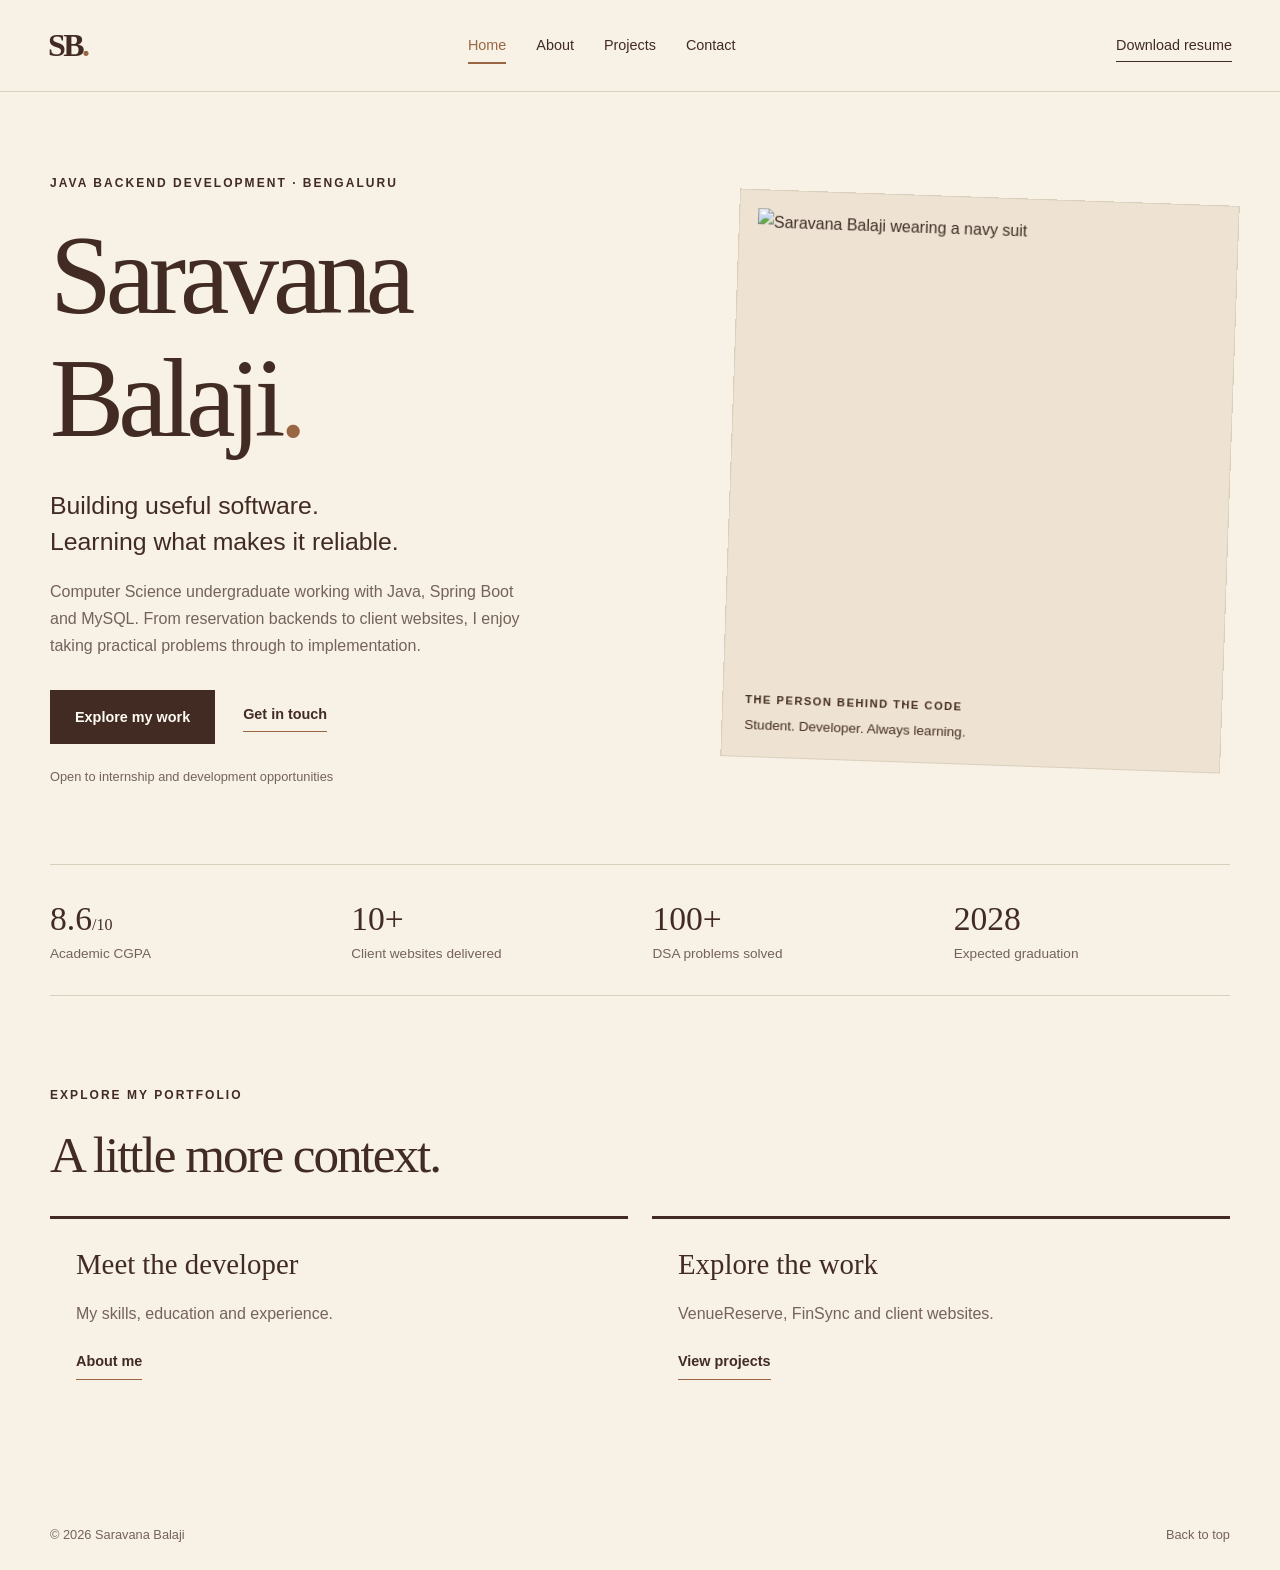
==== index.html @ 4868e9a9 "Add files via upload" ====
<!DOCTYPE html><html lang="en"><head><meta charset="UTF-8"><meta name="viewport" content="width=device-width, initial-scale=1"><meta name="description" content="Saravana Balaji — Computer Science undergraduate focused on Java backend development, Spring Boot applications and complete client website delivery."><meta name="theme-color" content="#422b22"><title>Saravana Balaji | Java Backend Developer</title><link rel="stylesheet" href="style.css"></head><body><a class="skip" href="#main">Skip to content</a><header class="header"><a class="brand" href="index.html" aria-current="page">SB<span>.</span></a><nav aria-label="Main navigation"><a href="index.html" aria-current="page">Home</a><a href="about.html">About</a><a href="projects.html">Projects</a><a href="contact.html">Contact</a></nav><a class="resume-link" href="assets/Saravana_Balaji_Resume.pdf" download>Download resume</a></header><main id="main"><section class="hero wrap" id="home"><div class="hero-copy"><p class="eyebrow">JAVA BACKEND DEVELOPMENT · BENGALURU</p><h1>Saravana<br>Balaji<span>.</span></h1><p class="intro">Building useful software.<br>Learning what makes it reliable.</p><p class="hero-description">Computer Science undergraduate working with Java, Spring Boot and MySQL. From reservation backends to client websites, I enjoy taking practical problems through to implementation.</p><div class="actions"><a class="button" href="projects.html">Explore my work</a><a class="text-link" href="mailto:saravanabalaji2606@gmail.com">Get in touch</a></div><p class="availability">Open to internship and development opportunities</p></div><figure class="portrait"><img src="assets/portrait.jpeg" alt="Saravana Balaji wearing a navy suit" width="400" height="400"><figcaption><span>THE PERSON BEHIND THE CODE</span><span>Student. Developer. Always learning.</span></figcaption></figure></section><div class="fact-strip wrap"><div><strong>8.6<span>/10</span></strong><span>Academic CGPA</span></div><div><strong>10+</strong><span>Client websites delivered</span></div><div><strong>100+</strong><span>DSA problems solved</span></div><div><strong>2028</strong><span>Expected graduation</span></div></div><section class="section wrap home-preview"><p class="eyebrow">EXPLORE MY PORTFOLIO</p><h2>A little more context.</h2><div class="client-grid"><a class="client-card" href="about.html"><h3>Meet the developer</h3><p>My skills, education and experience.</p><span class="text-link">About me</span></a><a class="client-card" href="projects.html"><h3>Explore the work</h3><p>VenueReserve, FinSync and client websites.</p><span class="text-link">View projects</span></a></div></section></main><footer class="wrap footer"><p>© 2026 Saravana Balaji</p><a href="#main">Back to top</a></footer></body></html>
---- style.css ----
@charset "UTF-8";
:root{--cream:#f7f1e6;--paper:#fffcf5;--brown:#422b22;--muted:#756359;--line:#dacebc;--accent:#996644}*{box-sizing:border-box}html{scroll-behavior:smooth;scroll-padding-top:100px}body{margin:0;background:var(--cream);color:var(--brown);font-family:Arial,Helvetica,sans-serif;font-size:16px;line-height:1.7}a{color:inherit;text-decoration:none}a:focus-visible,summary:focus-visible{outline:3px solid var(--accent);outline-offset:5px}p{margin:0 0 1.25rem}h1,h2,h3{line-height:1.1;margin:0;font-weight:500}h1,h2,.project-title h3,.client-card h3{font-family:Georgia,'Times New Roman',serif}h1{font-size:clamp(4.2rem,8.7vw,8rem);letter-spacing:-.055em}h1 span{color:var(--accent)}h2{font-size:clamp(2.3rem,4vw,3.7rem);letter-spacing:-.04em}h3{font-size:1.35rem}.wrap{width:min(1180px,calc(100% - 96px));margin-inline:auto}.header{min-height:92px;border-bottom:1px solid var(--line);display:flex;align-items:center;justify-content:space-between;gap:24px;padding:18px 48px}.brand{font-family:Georgia,serif;font-size:2rem;font-weight:bold;letter-spacing:-.08em}.brand span{color:var(--accent)}nav{display:flex;gap:30px}nav a,.resume-link{font-size:.9rem}nav a:hover{color:var(--accent)}.resume-link{border-bottom:1px solid var(--brown);padding:4px 0}.hero{display:grid;grid-template-columns:1.2fr 1fr;gap:80px;align-items:center;padding-block:82px 76px}.eyebrow{font-size:.75rem;letter-spacing:.17em;font-weight:bold;margin-bottom:22px;line-height:1.6}.intro{font-size:1.55rem;line-height:1.45;margin:28px 0 18px}.hero-description{color:var(--muted);max-width:480px}.actions{display:flex;align-items:center;gap:28px;margin-top:30px}.button{display:inline-flex;justify-content:center;padding:14px 24px;background:var(--brown);color:var(--paper);font-weight:bold;font-size:.9rem;border:1px solid var(--brown);transition:background .2s}.button:hover{background:#654537}.text-link{border-bottom:1px solid var(--accent);font-size:.9rem;font-weight:bold;padding-bottom:5px;display:inline-block}.text-link:hover{color:var(--accent)}.availability{font-size:.8rem;margin:22px 0 0;color:var(--muted)}.portrait{margin:0;position:relative;padding:18px 18px 0;border:1px solid var(--line);background:#eee3d2;transform:rotate(2deg)}.portrait img{display:block;width:100%;height:auto;aspect-ratio:1;object-fit:cover;filter:saturate(.8)}.portrait figcaption{display:flex;flex-direction:column;gap:4px;padding:20px 4px;font-size:.85rem}.portrait figcaption span:first-child{font-size:.7rem;letter-spacing:.13em;font-weight:bold}.fact-strip{display:grid;grid-template-columns:repeat(4,1fr);padding:30px 0;border-block:1px solid var(--line);gap:25px}.fact-strip div{display:flex;flex-direction:column}.fact-strip strong{font-family:Georgia,serif;font-size:2.1rem;font-weight:normal;line-height:1.4}.fact-strip strong span{font-size:1rem}.fact-strip div>span{font-size:.85rem;color:var(--muted)}.section{padding-block:90px}.about{display:grid;grid-template-columns:1fr 1fr;gap:80px}.about p:not(.eyebrow){color:var(--muted)}.about .lead{font-size:1.25rem;color:var(--brown)!important}.work-section{background:var(--paper);border-block:1px solid var(--line)}.section-heading{display:flex;justify-content:space-between;align-items:end;gap:30px;margin-bottom:45px}.section-heading>p{font-size:.9rem;color:var(--muted);margin:0}.project{display:grid;grid-template-columns:1fr 1.3fr;border:1px solid var(--line);margin-bottom:24px}.project-title{padding:38px;position:relative;background:var(--cream)}.project-title h3{font-size:2.4rem;margin-bottom:18px}.project-title>p:not(.eyebrow){color:var(--muted)}.project-number{display:block;font-family:Georgia,serif;font-size:1.5rem;color:var(--accent);margin-bottom:22px}.project-title .eyebrow{margin-bottom:16px}.status{display:inline-block;border:1px solid #bbac93;font-size:.75rem;padding:4px 12px}.progress{border-style:dashed}.project-body{padding:38px}.project-body p{color:var(--muted)}.feature-list{padding-left:20px;font-size:.95rem}.feature-list li{padding:4px 0}.tags{display:flex;flex-wrap:wrap;gap:8px;margin-block:22px}.tags span{font-size:.75rem;padding:3px 10px;background:#eee5d7;color:var(--brown)}.project-links{margin-top:24px}details{border-top:1px solid var(--line);margin-top:28px;padding-top:16px}summary{cursor:pointer;font-size:.9rem;font-weight:bold}details p{font-size:.9rem;margin:16px 0 0}.client-grid{display:grid;grid-template-columns:1fr 1fr;gap:24px;margin-top:32px}.client-card{border-top:3px solid var(--brown);padding:30px 26px;background:var(--cream)}.client-card h3{font-size:1.8rem;margin-bottom:20px}.client-card>p:not(.eyebrow){color:var(--muted)}.skills-grid{display:grid;grid-template-columns:repeat(4,1fr);gap:32px;margin-top:42px}.skills-grid>div{border-top:1px solid var(--line);padding-top:22px}.skills-grid h3{font-size:1rem;font-weight:bold;margin-bottom:18px}.skills-grid p{color:var(--muted);font-size:.95rem}#experience{border-top:1px solid var(--line)}.timeline{margin-top:42px}.timeline article{display:grid;grid-template-columns:1fr 2fr;gap:50px;border-top:1px solid var(--line);padding:30px 0}.timeline-label{font-size:.75rem;font-weight:bold;letter-spacing:.1em}.timeline-label span{display:block;font-size:.85rem;font-weight:normal;letter-spacing:0;color:var(--muted);margin-top:10px}.timeline h3{margin-bottom:10px}.timeline p{color:var(--muted);margin-bottom:8px}.organization{font-weight:bold;color:var(--brown)!important}.contact-section{background:var(--brown);color:var(--cream);padding-block:80px}.contact-inner{display:grid;grid-template-columns:1.2fr 1fr;gap:80px;align-items:center}.contact-inner h2{margin-bottom:24px}.contact-inner p:not(.eyebrow){color:#dfcebb;max-width:520px}.light{background:var(--cream);color:var(--brown)}.light:hover{background:#e9d7bd}.contact-links{display:flex;flex-direction:column;align-items:start;gap:20px;overflow-wrap:anywhere}.contact-links a{border-bottom:1px solid #9e8778;padding-bottom:5px}.footer{padding-block:24px;display:flex;justify-content:space-between;font-size:.8rem;color:var(--muted)}.footer p{margin:0}.skip{position:absolute;top:-100px;left:20px;z-index:10;background:var(--brown);color:white;padding:10px}.skip:focus{top:10px}
@media(max-width:950px){.wrap{width:calc(100% - 48px)}.header{padding-inline:24px;flex-wrap:wrap}.hero{gap:35px;padding-block:55px}.about{gap:40px}.skills-grid{grid-template-columns:1fr 1fr}.contact-inner{gap:35px}.project-title,.project-body{padding:28px}}
@media(max-width:650px){html{scroll-padding-top:20px}.header{gap:12px}.brand{font-size:1.7rem}.resume-link{font-size:.8rem}nav{order:3;width:100%;justify-content:space-between;gap:12px;padding-top:8px}nav a{font-size:.85rem}.hero{grid-template-columns:1fr;gap:40px}.hero h1{font-size:4.7rem}.portrait{width:min(340px,95%);justify-self:center}.intro{font-size:1.35rem}.eyebrow{font-size:.75rem}.fact-strip{grid-template-columns:1fr 1fr;gap:24px}.section{padding-block:58px}.about,.project,.client-grid,.contact-inner{grid-template-columns:1fr;gap:30px}.section-heading{display:block}.section-heading>p{margin-top:20px}.project{gap:0}.project-title{border-bottom:1px solid var(--line)}.timeline article{grid-template-columns:1fr;gap:16px}.skills-grid{gap:22px}.actions{gap:20px}.contact-section{padding-block:58px}.contact-links{margin-top:12px}.footer{gap:20px}.hero-description{max-width:none}}
@media(prefers-reduced-motion:reduce){html{scroll-behavior:auto}*{transition:none!important}}

/* Multi-page navigation and restrained motion */
nav a{position:relative;padding-block:6px;transition:color .2s ease}
nav a::after{content:"";position:absolute;bottom:0;left:0;width:100%;height:2px;background:var(--accent);transform:scaleX(0);transform-origin:left;transition:transform .25s ease}
nav a:hover::after,nav a[aria-current="page"]::after{transform:scaleX(1)}
nav a[aria-current="page"]{color:var(--accent)}
.button{transition:background .25s ease,transform .25s ease,box-shadow .25s ease}
.button:hover{transform:translateY(-3px);box-shadow:0 8px 18px #422b2220}
.project,.client-card{transition:transform .3s ease,box-shadow .3s ease,border-color .3s ease}
.project:hover,.client-card:hover{transform:translateY(-4px);box-shadow:0 12px 28px #422b2210;border-color:#bba58b}
.portrait{transition:transform .5s ease,box-shadow .5s ease}
.portrait:hover{transform:rotate(0);box-shadow:0 16px 32px #422b2218}
.text-link,.contact-links a{transition:color .2s ease,border-color .2s ease}
.contact-links a:hover{color:#fff;border-color:var(--cream)}
.page-intro{padding-bottom:55px}.page-intro h1{font-size:clamp(3rem,6.5vw,5.8rem)}
.page-intro .lead,.home-preview .lead{margin-top:25px}.home-preview .client-card{display:block}
main{animation:page-enter .65s ease both}.hero-copy{animation:content-enter .7s ease both}.portrait{animation:portrait-enter .9s ease both}
@keyframes page-enter{from{opacity:0}to{opacity:1}}
@keyframes content-enter{from{opacity:0;transform:translateY(16px)}to{opacity:1;transform:translateY(0)}}
@keyframes portrait-enter{from{opacity:0;transform:translateY(20px) rotate(2deg)}to{opacity:1;transform:translateY(0) rotate(2deg)}}
@supports(animation-timeline:view()){@media(prefers-reduced-motion:no-preference){.project,.client-card,.skills-grid>div,.timeline article{animation:content-enter linear both;animation-timeline:view();animation-range:entry 0% entry 18%}}}
@media(prefers-reduced-motion:reduce){*,*::before,*::after{animation:none!important;transition:none!important}html{scroll-behavior:auto}.project:hover,.client-card:hover,.button:hover{transform:none}}
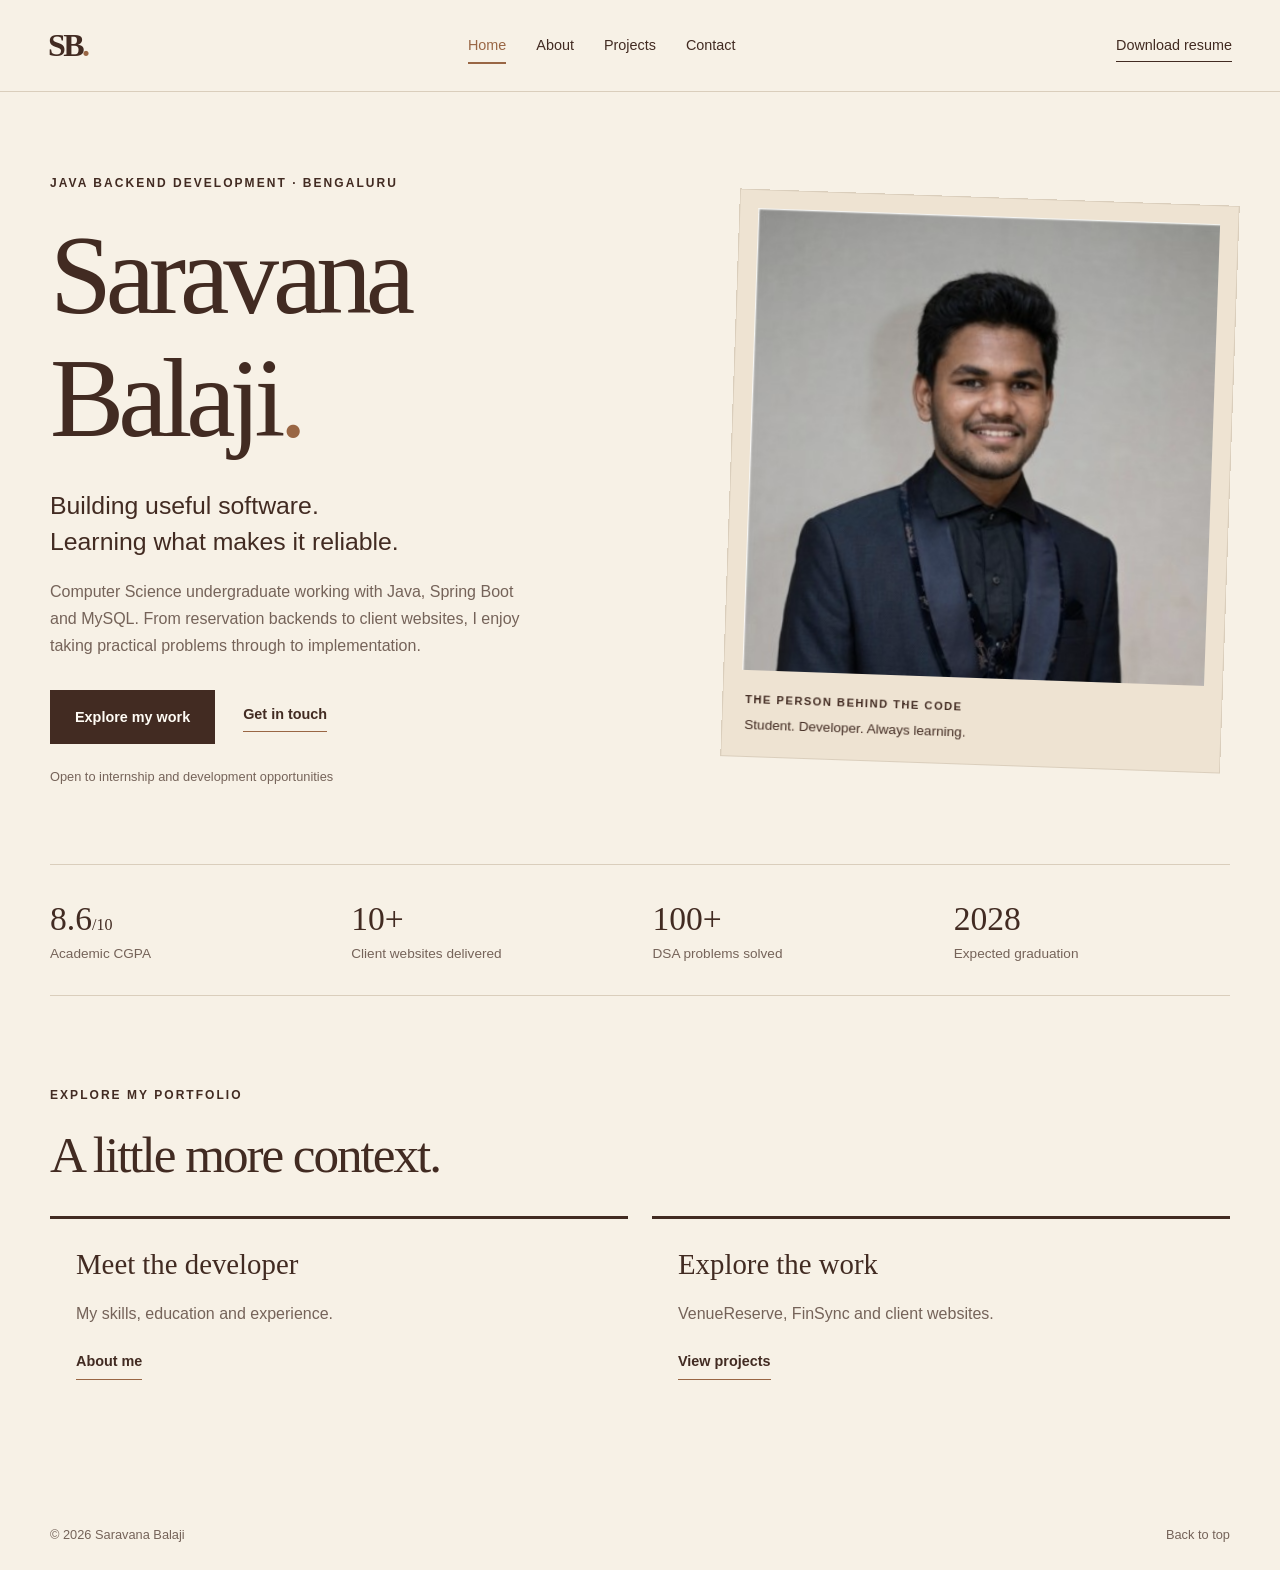
==== commit baf73fef: "Update index.html" ====
--- a/index.html
+++ b/index.html
@@ -1 +1 @@
-<!DOCTYPE html><html lang="en"><head><meta charset="UTF-8"><meta name="viewport" content="width=device-width, initial-scale=1"><meta name="description" content="Saravana Balaji — Computer Science undergraduate focused on Java backend development, Spring Boot applications and complete client website delivery."><meta name="theme-color" content="#422b22"><title>Saravana Balaji | Java Backend Developer</title><link rel="stylesheet" href="style.css"></head><body><a class="skip" href="#main">Skip to content</a><header class="header"><a class="brand" href="index.html" aria-current="page">SB<span>.</span></a><nav aria-label="Main navigation"><a href="index.html" aria-current="page">Home</a><a href="about.html">About</a><a href="projects.html">Projects</a><a href="contact.html">Contact</a></nav><a class="resume-link" href="assets/Saravana_Balaji_Resume.pdf" download>Download resume</a></header><main id="main"><section class="hero wrap" id="home"><div class="hero-copy"><p class="eyebrow">JAVA BACKEND DEVELOPMENT · BENGALURU</p><h1>Saravana<br>Balaji<span>.</span></h1><p class="intro">Building useful software.<br>Learning what makes it reliable.</p><p class="hero-description">Computer Science undergraduate working with Java, Spring Boot and MySQL. From reservation backends to client websites, I enjoy taking practical problems through to implementation.</p><div class="actions"><a class="button" href="projects.html">Explore my work</a><a class="text-link" href="mailto:saravanabalaji2606@gmail.com">Get in touch</a></div><p class="availability">Open to internship and development opportunities</p></div><figure class="portrait"><img src="assets/portrait.jpeg" alt="Saravana Balaji wearing a navy suit" width="400" height="400"><figcaption><span>THE PERSON BEHIND THE CODE</span><span>Student. Developer. Always learning.</span></figcaption></figure></section><div class="fact-strip wrap"><div><strong>8.6<span>/10</span></strong><span>Academic CGPA</span></div><div><strong>10+</strong><span>Client websites delivered</span></div><div><strong>100+</strong><span>DSA problems solved</span></div><div><strong>2028</strong><span>Expected graduation</span></div></div><section class="section wrap home-preview"><p class="eyebrow">EXPLORE MY PORTFOLIO</p><h2>A little more context.</h2><div class="client-grid"><a class="client-card" href="about.html"><h3>Meet the developer</h3><p>My skills, education and experience.</p><span class="text-link">About me</span></a><a class="client-card" href="projects.html"><h3>Explore the work</h3><p>VenueReserve, FinSync and client websites.</p><span class="text-link">View projects</span></a></div></section></main><footer class="wrap footer"><p>© 2026 Saravana Balaji</p><a href="#main">Back to top</a></footer></body></html>+<!DOCTYPE html><html lang="en"><head><meta charset="UTF-8"><meta name="viewport" content="width=device-width, initial-scale=1"><meta name="description" content="Saravana Balaji — Computer Science undergraduate focused on Java backend development, Spring Boot applications and complete client website delivery."><meta name="theme-color" content="#422b22"><title>Saravana Balaji | Java Backend Developer</title><link rel="stylesheet" href="style.css"></head><body><a class="skip" href="#main">Skip to content</a><header class="header"><a class="brand" href="index.html" aria-current="page">SB<span>.</span></a><nav aria-label="Main navigation"><a href="index.html" aria-current="page">Home</a><a href="about.html">About</a><a href="projects.html">Projects</a><a href="contact.html">Contact</a></nav><a class="resume-link" href="assets/Saravana_Balaji_Resume.pdf" download>Download resume</a></header><main id="main"><section class="hero wrap" id="home"><div class="hero-copy"><p class="eyebrow">JAVA BACKEND DEVELOPMENT · BENGALURU</p><h1>Saravana<br>Balaji<span>.</span></h1><p class="intro">Building useful software.<br>Learning what makes it reliable.</p><p class="hero-description">Computer Science undergraduate working with Java, Spring Boot and MySQL. From reservation backends to client websites, I enjoy taking practical problems through to implementation.</p><div class="actions"><a class="button" href="projects.html">Explore my work</a><a class="text-link" href="mailto:saravanabalaji2606@gmail.com">Get in touch</a></div><p class="availability">Open to internship and development opportunities</p></div><figure class="portrait"><img src="portrait.jpeg" alt="Saravana Balaji wearing a navy suit" width="400" height="400"><figcaption><span>THE PERSON BEHIND THE CODE</span><span>Student. Developer. Always learning.</span></figcaption></figure></section><div class="fact-strip wrap"><div><strong>8.6<span>/10</span></strong><span>Academic CGPA</span></div><div><strong>10+</strong><span>Client websites delivered</span></div><div><strong>100+</strong><span>DSA problems solved</span></div><div><strong>2028</strong><span>Expected graduation</span></div></div><section class="section wrap home-preview"><p class="eyebrow">EXPLORE MY PORTFOLIO</p><h2>A little more context.</h2><div class="client-grid"><a class="client-card" href="about.html"><h3>Meet the developer</h3><p>My skills, education and experience.</p><span class="text-link">About me</span></a><a class="client-card" href="projects.html"><h3>Explore the work</h3><p>VenueReserve, FinSync and client websites.</p><span class="text-link">View projects</span></a></div></section></main><footer class="wrap footer"><p>© 2026 Saravana Balaji</p><a href="#main">Back to top</a></footer></body></html>
